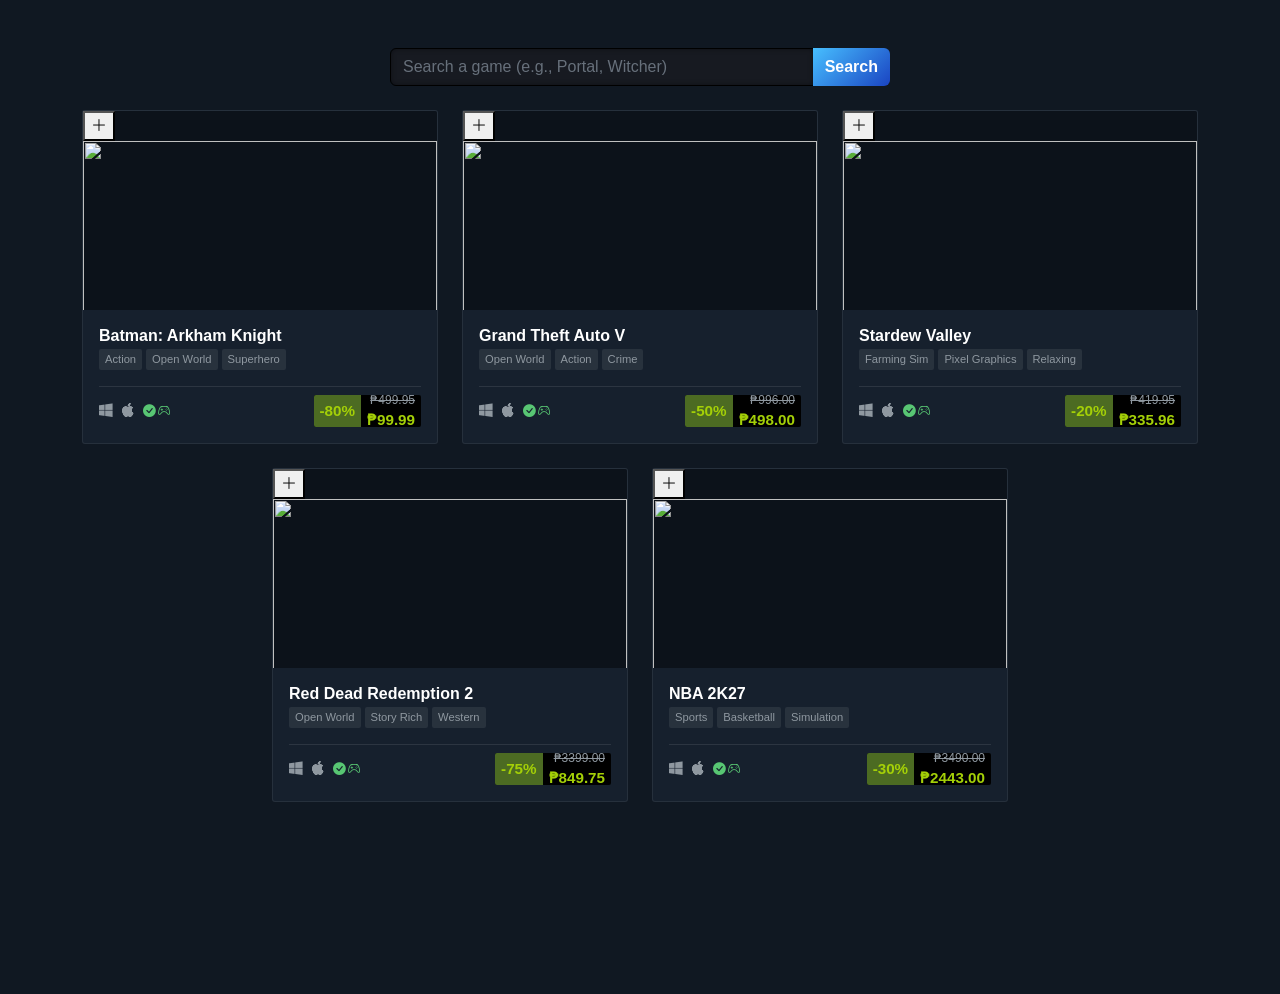
==== API/index.html @ bb636e11 "Used the same design in static JSON Web, just added a search button for api call" ====
<!DOCTYPE html>
<html lang="en">
<head>
  <meta charset="UTF-8">
  <meta name="viewport" content="width=device-width, initial-scale=1.0">
  <title>Smoke</title>
    <link href="https://cdn.jsdelivr.net/npm/bootstrap@5.3.2/dist/css/bootstrap.min.css" rel="stylesheet">
    <link href="https://cdn.jsdelivr.net/npm/bootstrap-icons@1.11.1/font/bootstrap-icons.css" rel="stylesheet">
    <link href="css/index.css" rel="stylesheet">
</head>
<body>

<div class="container py-5">
  <div class="input-group search-box mb-4 mx-auto">
    <input type="text" id="gameQuery" class="form-control text-light" placeholder="Search a game (e.g., Portal, Witcher)">
    <button id="steam-search-btn" class="btn text-white fw-bold" type="button">Search</button>
  </div>

  <div id="parent" class="row row-cols-1 row-cols-sm-2 row-cols-lg-3 g-4 justify-content-center"></div>
</div><div class="container py-5">



  <div id="parent" class="row row-cols-1 row-cols-sm-2 row-cols-lg-3 g-4 justify-content-center"></div>
</div>

  

  <script src="js/index.js"></script>
</body>
</html>
---- API/css/index.css ----
:root {
    --steam-bg-dark: #101822;
    --steam-card-bg: #16202d;
    --steam-card-hover: #1f2f42;
    --steam-card-border: rgba(255, 255, 255, 0.07);
    --steam-blue: #66c0f4;
    --steam-text: #c6d4df;
    --steam-text-muted: #8f98a0;
    --steam-discount-bg: #4c6b22;
    --steam-discount-text: #a4d007;
    --steam-price-box-bg: #000000;
    --steam-deck-verified: #58c673;
}

body {
    background-color: var(--steam-bg-dark);
    color: var(--steam-text);
    font-family: -apple-system, BlinkMacSystemFont, "Segoe UI", Roboto, Oxygen, Ubuntu, Cantarell, "Helvetica Neue", sans-serif;
    min-height: 100vh;
    padding-bottom: 3rem;
}

a.steam-title-link {
    color: #ffffff;
    text-decoration: none;
    transition: color 0.2s ease;
}

/* Card Container Grid - Prevents cards from getting smaller than 280px */
.game-grid {
  display: grid;
  grid-template-columns: repeat(auto-fill, minmax(280px, 1fr));
  gap: 16px;
  width: 100%;
}

/* Card Container */
.steam-card-vertical {
  background-color: var(--steam-card-bg);
  border: 1px solid var(--steam-card-border);
  border-radius: 3px;
  overflow: hidden;
  display: flex;
  flex-direction: column;
  min-width: 280px; /* Prevents price cutoff */
  transition: transform 0.2s ease, border-color 0.2s ease, background-color 0.2s ease;
}

.steam-card-vertical:hover {
  background-color: var(--steam-card-hover);
  border-color: rgba(102, 192, 244, 0.4);
  transform: translateY(-2px);
}

/* Widescreen Banner Image Fix */
.steam-card-vertical .card-img-wrapper {
  width: 100%;
  aspect-ratio: 16 / 9;
  background-color: #0c121a;
  overflow: hidden;
}

.steam-card-vertical .card-img-wrapper img {
  width: 100%;
  height: 100%;
  object-fit: cover;
}

/* Footer & Price Block Alignment */
.steam-card-footer {
  display: flex;
  align-items: center;
  justify-content: space-between;
  gap: 8px;
  margin-top: auto;
  padding-top: 8px;
}

.steam-price-block {
  display: inline-flex;
  align-items: center;
  background-color: var(--steam-price-box-bg);
  border-radius: 2px;
  overflow: hidden;
  height: 32px;
  flex-shrink: 0; /* Prevents price from squishing */
}

.steam-discount-badge {
  background-color: var(--steam-discount-bg);
  color: var(--steam-discount-text);
  font-weight: bold;
  font-size: 0.95rem;
  padding: 0 6px;
  height: 100%;
  display: flex;
  align-items: center;
}

.steam-price-details {
  padding: 0 6px;
  display: flex;
  flex-direction: column;
  justify-content: center;
  align-items: flex-end;
  white-space: nowrap;
}

.steam-old-price {
    text-decoration: line-through;
    color: var(--steam-text-muted);
    font-size: 0.75rem;
}

.steam-final-price {
    color: var(--steam-discount-text);
    font-weight: 600;
    font-size: 0.95rem;
}

.steam-tag {
    background-color: rgba(255, 255, 255, 0.08);
    color: var(--steam-text-muted);
    font-size: 0.7rem;
    padding: 2px 6px;
    border-radius: 2px;
    white-space: nowrap;
}

.platform-icon {
    color: var(--steam-text-muted);
    font-size: 0.85rem;
    transition: color 0.2s ease;
}

.steam-card-vertical:hover .platform-icon {
    color: var(--steam-text);
}

.deck-badge {
    color: var(--steam-deck-verified);
    font-size: 0.8rem;
    display: inline-flex;
    align-items: center;
    gap: 2px;
}
.search-box {
  max-width: 500px;
}

#gameQuery {
  background-color: #171a21;
  border-color: #000000;
  box-shadow: inset 0 0 5px rgba(0, 0, 0, 0.4);
}

#gameQuery::placeholder {
  color: #67707b;
}

#gameQuery:focus {
  background-color: #171a21;
  border-color: #66c0f4;
  box-shadow: none;
}

#steam-search-btn {
  background: linear-gradient(135deg, #47bfff 0%, #1a44c2 100%);
  border: none;
}

#steam-search-btn:hover {
  background: linear-gradient(135deg, #66c0f4 0%, #2558e2 100%);
  box-shadow: 0 0 8px rgba(102, 192, 244, 0.5);
}
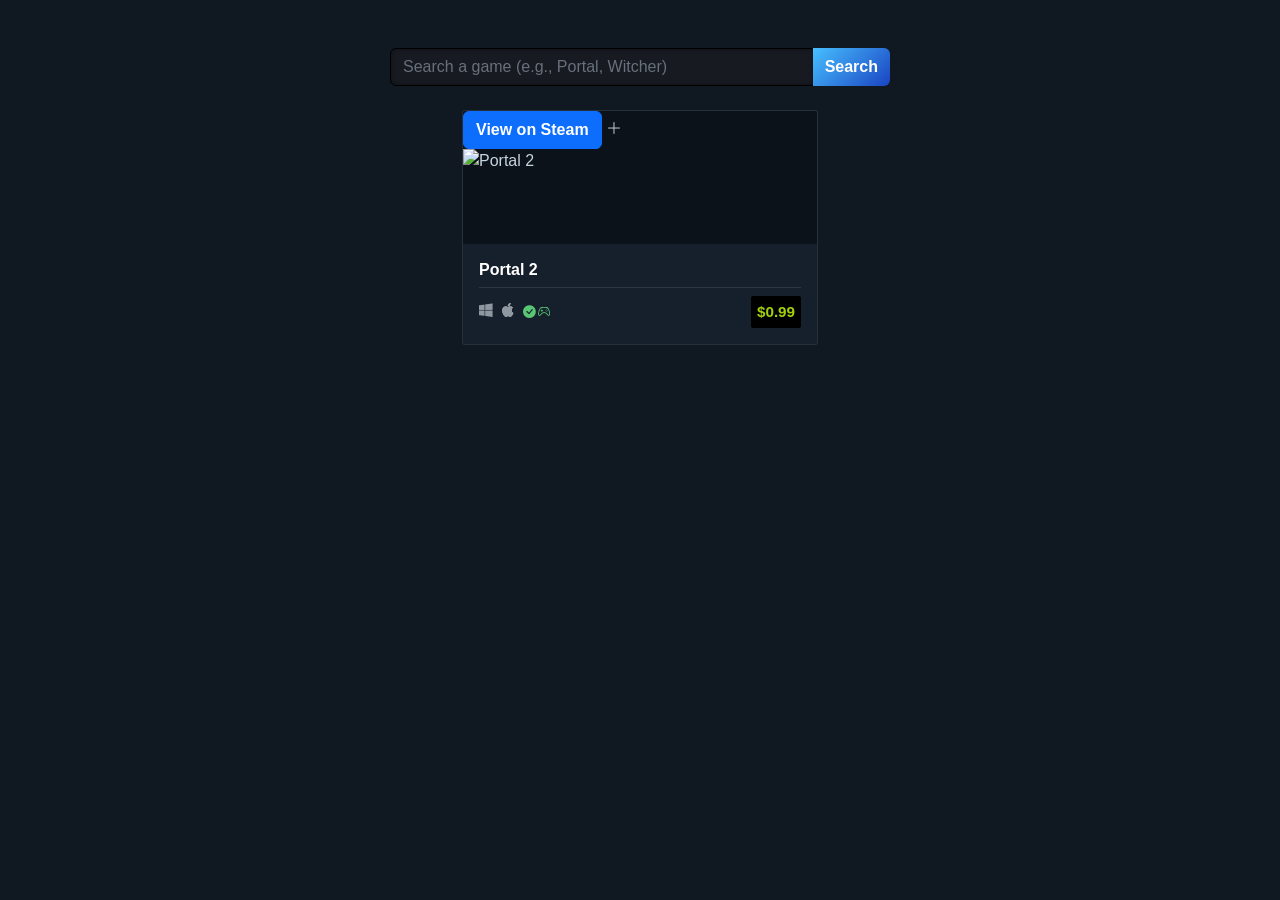
==== commit f0ba52c5: "Decoupled the function for game deals and the game itself. You can now search just for the game in g" ====
--- a/API/index.html
+++ b/API/index.html
@@ -15,17 +15,54 @@
     <input type="text" id="gameQuery" class="form-control text-light" placeholder="Search a game (e.g., Portal, Witcher)">
     <button id="steam-search-btn" class="btn text-white fw-bold" type="button">Search</button>
   </div>
+  <div id="results" class="row row-cols-1 row-cols-sm-2 row-cols-lg-3 g-4 justify-content-center">
+    <div class="col">
+      <div class="steam-card-vertical h-100 d-flex flex-column">
+        
+        <div class="card-img-wrapper">
+          <a href="https://store.steampowered.com/app/207730" 
+            class="btn btn-primary fw-bold" 
+            target="_blank" 
+            rel="noopener noreferrer">
+            View on Steam
+          </a>
+            <i class="bi bi-plus-lg"></i>
+          </button>
+          <img src="https://cdn.cloudflare.steamstatic.com/steam/apps/620/header.jpg" alt="Portal 2">
+        </div>
 
-  <div id="parent" class="row row-cols-1 row-cols-sm-2 row-cols-lg-3 g-4 justify-content-center"></div>
-</div><div class="container py-5">
+        <div class="p-3 d-flex flex-column flex-grow-1 justify-content-between">
+          <div>
+            <div class="d-flex align-items-center justify-content-between mb-2">
+              <h3 class="h6 mb-0 fw-bold">
+                <a href="https://store.steampowered.com/app/620" target="_blank" rel="noopener noreferrer" class="steam-title-link">Portal 2</a>
+              </h3>
+            </div>
+          </div>
 
+          <div>
+            <div class="d-flex align-items-center justify-content-between pt-2 border-top border-secondary border-opacity-25">
+              <div class="d-flex align-items-center gap-2">
+                <i class="bi bi-windows platform-icon" title="Windows"></i>
+                <i class="bi bi-apple platform-icon" title="macOS"></i>
+                <span class="deck-badge" title="Steam Deck Verified">
+                  <i class="bi bi-check-circle-fill"></i> <i class="bi bi-controller"></i>
+                </span>
+              </div>
 
+              <div class="steam-price-block">
+                <div class="steam-price-details">
+                  <span class="steam-final-price">$0.99</span>
+                </div>
+              </div>
+            </div>
+          </div>
 
-  <div id="parent" class="row row-cols-1 row-cols-sm-2 row-cols-lg-3 g-4 justify-content-center"></div>
-</div>
+        </div>
 
-  
-
+      </div>
+    </div>
+  </div>
   <script src="js/index.js"></script>
 </body>
 </html>
--- a/API/css/index.css
+++ b/API/css/index.css
@@ -51,21 +51,23 @@
   border-color: rgba(102, 192, 244, 0.4);
   transform: translateY(-2px);
 }
-
-/* Widescreen Banner Image Fix */
+/* Card Image Container */
 .steam-card-vertical .card-img-wrapper {
   width: 100%;
-  aspect-ratio: 16 / 9;
+  aspect-ratio: 120 / 45; /* Matches CheapShark 120x45 banner ratio */
   background-color: #0c121a;
   overflow: hidden;
+  position: relative;
 }
 
+/* Card Image */
 .steam-card-vertical .card-img-wrapper img {
   width: 100%;
   height: 100%;
   object-fit: cover;
+  object-position: center;
+  display: block;
 }
-
 /* Footer & Price Block Alignment */
 .steam-card-footer {
   display: flex;
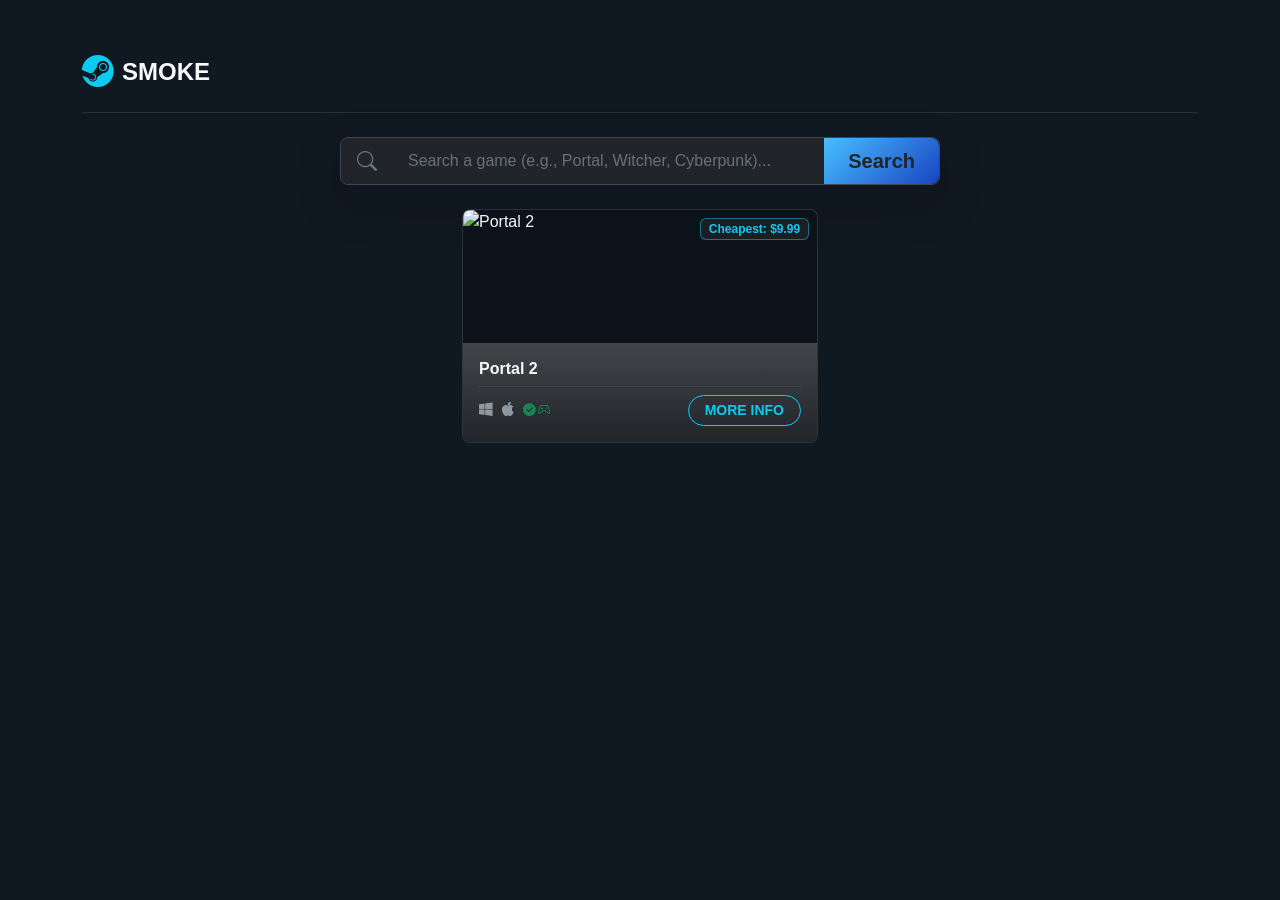
==== commit 2a24394d: "Improved the design of the whole web; Another window for more info is also implemented" ====
--- a/API/index.html
+++ b/API/index.html
@@ -3,66 +3,142 @@
 <head>
   <meta charset="UTF-8">
   <meta name="viewport" content="width=device-width, initial-scale=1.0">
-  <title>Smoke</title>
-    <link href="https://cdn.jsdelivr.net/npm/bootstrap@5.3.2/dist/css/bootstrap.min.css" rel="stylesheet">
-    <link href="https://cdn.jsdelivr.net/npm/bootstrap-icons@1.11.1/font/bootstrap-icons.css" rel="stylesheet">
-    <link href="css/index.css" rel="stylesheet">
+  <title>Smoke - Steam Game Explorer</title>
+  <link href="https://cdn.jsdelivr.net/npm/bootstrap@5.3.2/dist/css/bootstrap.min.css" rel="stylesheet">
+  <link href="https://cdn.jsdelivr.net/npm/bootstrap-icons@1.11.1/font/bootstrap-icons.css" rel="stylesheet">
+  <link href="css/index.css" rel="stylesheet">
 </head>
-<body>
+<body class="steam-bg text-light min-vh-100">
 
 <div class="container py-5">
-  <div class="input-group search-box mb-4 mx-auto">
-    <input type="text" id="gameQuery" class="form-control text-light" placeholder="Search a game (e.g., Portal, Witcher)">
-    <button id="steam-search-btn" class="btn text-white fw-bold" type="button">Search</button>
+  
+  <!-- Header / Navigation Toggle -->
+  <div class="d-flex justify-content-between align-items-center mb-4 pb-3 border-bottom border-secondary border-opacity-25">
+    <div class="d-flex align-items-center gap-2">
+      <i class="bi bi-steam fs-2 text-info"></i>
+      <h1 class="h4 mb-0 fw-bold tracking-wide">SMOKE</h1>
+    </div>
   </div>
-  <div id="results" class="row row-cols-1 row-cols-sm-2 row-cols-lg-3 g-4 justify-content-center">
-    <div class="col">
-      <div class="steam-card-vertical h-100 d-flex flex-column">
-        
-        <div class="card-img-wrapper">
-          <a href="https://store.steampowered.com/app/207730" 
-            class="btn btn-primary fw-bold" 
-            target="_blank" 
-            rel="noopener noreferrer">
-            View on Steam
-          </a>
-            <i class="bi bi-plus-lg"></i>
-          </button>
-          <img src="https://cdn.cloudflare.steamstatic.com/steam/apps/620/header.jpg" alt="Portal 2">
-        </div>
 
-        <div class="p-3 d-flex flex-column flex-grow-1 justify-content-between">
-          <div>
-            <div class="d-flex align-items-center justify-content-between mb-2">
-              <h3 class="h6 mb-0 fw-bold">
-                <a href="https://store.steampowered.com/app/620" target="_blank" rel="noopener noreferrer" class="steam-title-link">Portal 2</a>
+  <!-- Search Bar Section -->
+  <div id="search-pane">
+    <div class="search-box mb-4 mx-auto" style="max-width: 600px;">
+      <div class="input-group input-group-lg border border-secondary border-opacity-50 rounded-3 overflow-hidden shadow-lg">
+        <span class="input-group-text bg-dark border-0 text-secondary"><i class="bi bi-search"></i></span>
+        <input type="text" id="gameQuery" class="form-control bg-dark text-light border-0 fs-6 shadow-none" placeholder="Search a game (e.g., Portal, Witcher, Cyberpunk)...">
+        <button id="steam-search-btn" class="btn btn-info fw-bold px-4 text-dark" type="button">Search</button>
+      </div>
+    </div>
+
+    <!-- Cards Grid -->
+    <div id="results" class="row row-cols-1 row-cols-sm-2 row-cols-lg-3 g-4 justify-content-center">
+      
+      <!-- Static Demo Card (Portal 2) -->
+      <div class="col">
+        <div class="steam-card-vertical h-100 d-flex flex-column rounded-3 border border-secondary border-opacity-25 overflow-hidden">
+          
+          <div class="card-img-wrapper position-relative">
+            <img src="https://cdn.cloudflare.steamstatic.com/steam/apps/620/header.jpg" alt="Portal 2" class="img-fluid w-100 game-thumb">
+            <span class="position-absolute top-0 end-0 m-2 badge bg-dark bg-opacity-75 text-info border border-info border-opacity-50">
+              Cheapest: $9.99
+            </span>
+          </div>
+
+          <div class="p-3 d-flex flex-column flex-grow-1 justify-content-between bg-dark bg-gradient">
+            <div>
+              <h3 class="h6 mb-2 fw-bold">
+                <a href="https://store.steampowered.com/app/620" target="_blank" rel="noopener noreferrer" class="steam-title-link text-decoration-none text-light">Portal 2</a>
               </h3>
             </div>
-          </div>
 
-          <div>
-            <div class="d-flex align-items-center justify-content-between pt-2 border-top border-secondary border-opacity-25">
-              <div class="d-flex align-items-center gap-2">
+            <div class="pt-2 border-top border-secondary border-opacity-25 d-flex align-items-center justify-content-between">
+              <!-- Platform Icons -->
+              <div class="d-flex align-items-center gap-2 text-secondary">
                 <i class="bi bi-windows platform-icon" title="Windows"></i>
                 <i class="bi bi-apple platform-icon" title="macOS"></i>
-                <span class="deck-badge" title="Steam Deck Verified">
+                <span class="deck-badge text-success small" title="Steam Deck Verified">
                   <i class="bi bi-check-circle-fill"></i> <i class="bi bi-controller"></i>
                 </span>
               </div>
 
-              <div class="steam-price-block">
-                <div class="steam-price-details">
-                  <span class="steam-final-price">$0.99</span>
-                </div>
-              </div>
+              <!-- More Info Button -->
+              <button type="button" 
+                      class="btn btn-sm btn-outline-info rounded-pill px-3 py-1 text-uppercase fw-semibold btn-more-info"
+                      data-bs-toggle="modal" 
+                      data-bs-target="#gameInfoModal"
+                      data-title="Portal 2"
+                      data-img="https://cdn.cloudflare.steamstatic.com/steam/apps/620/header.jpg"
+                      data-price="$9.99"
+                      data-steamid="620"
+                      data-desc="Portal 2 draws from the award-winning formula of innovative gameplay, story, and music that granted the original Portal over 70 industry accolades.">
+                More Info
+              </button>
             </div>
           </div>
 
         </div>
+      </div>
 
+    </div>
+  </div>
+
+  <!-- Featured Deals Placeholder Pane -->
+  <div id="deals-pane" class="d-none text-center py-5">
+    <h2 class="h4 text-info fw-bold">🔥 Featured CheapShark Deals</h2>
+    <p class="text-secondary">Special deals list rendering layout ready.</p>
+  </div>
+
+</div>
+
+<!-- Modal Dialog for "More Info" -->
+<div class="modal fade" id="gameInfoModal" tabindex="-1" aria-labelledby="gameInfoModalLabel" aria-hidden="true">
+  <div class="modal-dialog modal-dialog-centered modal-lg">
+    <div class="modal-content bg-dark text-light border border-secondary shadow-lg">
+      <div class="modal-header border-secondary border-opacity-50">
+        <h5 class="modal-title fw-bold text-info" id="gameInfoModalLabel">
+          <i class="bi bi-controller me-2"></i><span id="modalGameTitle">Game Title</span>
+        </h5>
+        <button type="button" class="btn-close btn-close-white" data-bs-dismiss="modal" aria-label="Close"></button>
+      </div>
+      
+      <div class="modal-body p-4">
+        <div class="row g-4">
+          <div class="col-md-6">
+            <img id="modalGameImg" src="" alt="Game Header" class="img-fluid rounded border border-secondary border-opacity-25 w-100 shadow">
+          </div>
+          <div class="col-md-6 d-flex flex-column justify-content-between">
+            <div>
+              <h6 class="text-uppercase text-secondary small fw-bold tracking-wider mb-2">Overview</h6>
+              <p id="modalGameDesc" class="text-light fs-6 lh-base mb-3"></p>
+            </div>
+            
+            <div class="p-3 bg-secondary bg-opacity-10 rounded border border-secondary border-opacity-25">
+              <div class="d-flex justify-content-between align-items-center mb-2">
+                <span class="text-secondary small">Historical Low Price:</span>
+                <span id="modalGamePrice" class="fs-5 fw-bold text-success"></span>
+              </div>
+              <div class="d-flex align-items-center gap-2 small text-secondary">
+                <span>Supported Platforms:</span>
+                <i class="bi bi-windows text-light"></i>
+                <i class="bi bi-apple text-light"></i>
+              </div>
+            </div>
+          </div>
+        </div>
+      </div>
+
+      <div class="modal-footer border-secondary border-opacity-50 justify-content-between">
+        <button type="button" class="btn btn-sm btn-outline-secondary" data-bs-dismiss="modal">Close</button>
+        <a id="modalSteamBtn" href="#" target="_blank" rel="noopener noreferrer" class="btn btn-sm btn-primary fw-bold px-4">
+          <i class="bi bi-steam me-2"></i>Open on Steam Store
+        </a>
       </div>
     </div>
   </div>
-  <script src="js/index.js"></script>
+</div>
+
+<!-- Bootstrap 5 JS Bundle -->
+<script src="https://cdn.jsdelivr.net/npm/bootstrap@5.3.2/dist/js/bootstrap.bundle.min.js"></script>
+<script src="js/index.js"></script>
 </body>
 </html>
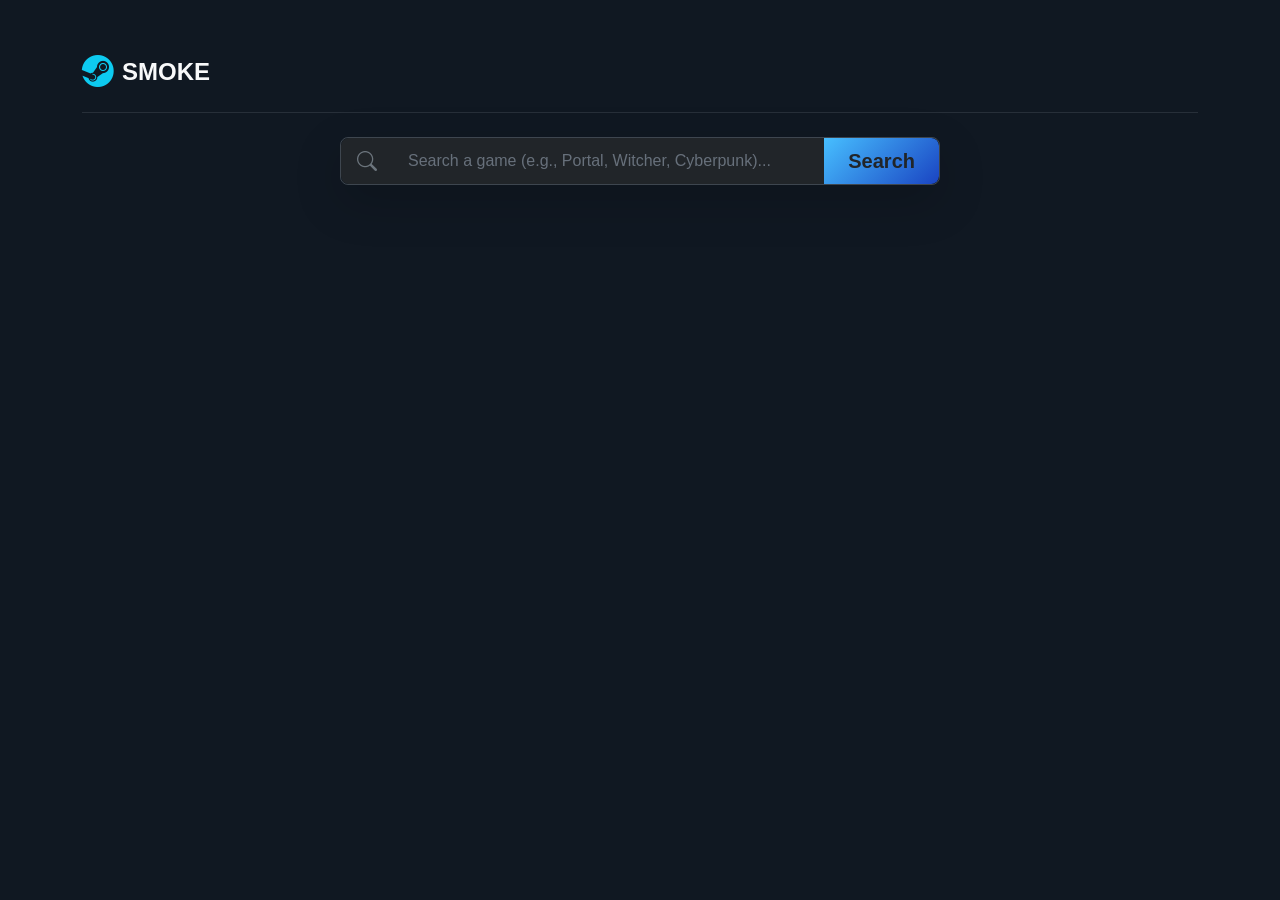
==== commit d1a5d7ab: "Added more information inside the more section in the card" ====
--- a/API/index.html
+++ b/API/index.html
@@ -32,53 +32,7 @@
 
     <!-- Cards Grid -->
     <div id="results" class="row row-cols-1 row-cols-sm-2 row-cols-lg-3 g-4 justify-content-center">
-      
-      <!-- Static Demo Card (Portal 2) -->
-      <div class="col">
-        <div class="steam-card-vertical h-100 d-flex flex-column rounded-3 border border-secondary border-opacity-25 overflow-hidden">
-          
-          <div class="card-img-wrapper position-relative">
-            <img src="https://cdn.cloudflare.steamstatic.com/steam/apps/620/header.jpg" alt="Portal 2" class="img-fluid w-100 game-thumb">
-            <span class="position-absolute top-0 end-0 m-2 badge bg-dark bg-opacity-75 text-info border border-info border-opacity-50">
-              Cheapest: $9.99
-            </span>
-          </div>
-
-          <div class="p-3 d-flex flex-column flex-grow-1 justify-content-between bg-dark bg-gradient">
-            <div>
-              <h3 class="h6 mb-2 fw-bold">
-                <a href="https://store.steampowered.com/app/620" target="_blank" rel="noopener noreferrer" class="steam-title-link text-decoration-none text-light">Portal 2</a>
-              </h3>
-            </div>
-
-            <div class="pt-2 border-top border-secondary border-opacity-25 d-flex align-items-center justify-content-between">
-              <!-- Platform Icons -->
-              <div class="d-flex align-items-center gap-2 text-secondary">
-                <i class="bi bi-windows platform-icon" title="Windows"></i>
-                <i class="bi bi-apple platform-icon" title="macOS"></i>
-                <span class="deck-badge text-success small" title="Steam Deck Verified">
-                  <i class="bi bi-check-circle-fill"></i> <i class="bi bi-controller"></i>
-                </span>
-              </div>
-
-              <!-- More Info Button -->
-              <button type="button" 
-                      class="btn btn-sm btn-outline-info rounded-pill px-3 py-1 text-uppercase fw-semibold btn-more-info"
-                      data-bs-toggle="modal" 
-                      data-bs-target="#gameInfoModal"
-                      data-title="Portal 2"
-                      data-img="https://cdn.cloudflare.steamstatic.com/steam/apps/620/header.jpg"
-                      data-price="$9.99"
-                      data-steamid="620"
-                      data-desc="Portal 2 draws from the award-winning formula of innovative gameplay, story, and music that granted the original Portal over 70 industry accolades.">
-                More Info
-              </button>
-            </div>
-          </div>
-
-        </div>
-      </div>
-
+      <!-- Search results generated dynamically by js/index.js -->
     </div>
   </div>
 
@@ -102,26 +56,47 @@
       </div>
       
       <div class="modal-body p-4">
-        <div class="row g-4">
-          <div class="col-md-6">
-            <img id="modalGameImg" src="" alt="Game Header" class="img-fluid rounded border border-secondary border-opacity-25 w-100 shadow">
+        <div class="row g-4 align-items-center">
+          <!-- Game Image -->
+          <div class="col-md-5">
+            <img id="modalGameImg" src="" alt="Game Banner" class="img-fluid rounded border border-secondary border-opacity-25 w-100 shadow">
           </div>
-          <div class="col-md-6 d-flex flex-column justify-content-between">
-            <div>
-              <h6 class="text-uppercase text-secondary small fw-bold tracking-wider mb-2">Overview</h6>
-              <p id="modalGameDesc" class="text-light fs-6 lh-base mb-3"></p>
-            </div>
-            
+
+          <!-- Deal Metrics & Details Container -->
+          <div class="col-md-7">
             <div class="p-3 bg-secondary bg-opacity-10 rounded border border-secondary border-opacity-25">
-              <div class="d-flex justify-content-between align-items-center mb-2">
-                <span class="text-secondary small">Historical Low Price:</span>
-                <span id="modalGamePrice" class="fs-5 fw-bold text-success"></span>
+              
+              <!-- Pricing & Savings Row -->
+              <div class="d-flex justify-content-between align-items-center mb-3 pb-2 border-bottom border-secondary border-opacity-25">
+                <span class="text-secondary small fw-bold text-uppercase">Deal Details</span>
+                <div class="d-flex align-items-center gap-2">
+                  <span id="modalGameNormalPrice" class="text-secondary text-decoration-line-through small"></span>
+                  <span id="modalGamePrice" class="fs-4 fw-bold text-success"></span>
+                  <span id="modalGameSavings" class="badge bg-success"></span>
+                </div>
               </div>
-              <div class="d-flex align-items-center gap-2 small text-secondary">
-                <span>Supported Platforms:</span>
-                <i class="bi bi-windows text-light"></i>
-                <i class="bi bi-apple text-light"></i>
+
+              <!-- Structured Info List -->
+              <div class="d-flex flex-column gap-2 small">
+                <div class="d-flex justify-content-between align-items-center">
+                  <span class="text-secondary"><i class="bi bi-calendar-event me-2"></i>Release Date:</span>
+                  <span id="modalGameReleaseDate" class="fw-semibold text-light">N/A</span>
+                </div>
+
+                <div class="d-flex justify-content-between align-items-center">
+                  <span class="text-secondary"><i class="bi bi-award me-2"></i>Metacritic Score:</span>
+                  <span id="modalGameMetacritic" class="fw-semibold text-warning">N/A</span>
+                </div>
+
+                <div class="d-flex justify-content-between align-items-center">
+                  <span class="text-secondary"><i class="bi bi-display me-2"></i>Supported Platforms:</span>
+                  <div class="d-flex align-items-center gap-2 text-light">
+                    <i class="bi bi-windows" title="Windows"></i>
+                    <i class="bi bi-apple" title="macOS"></i>
+                  </div>
+                </div>
               </div>
+
             </div>
           </div>
         </div>
